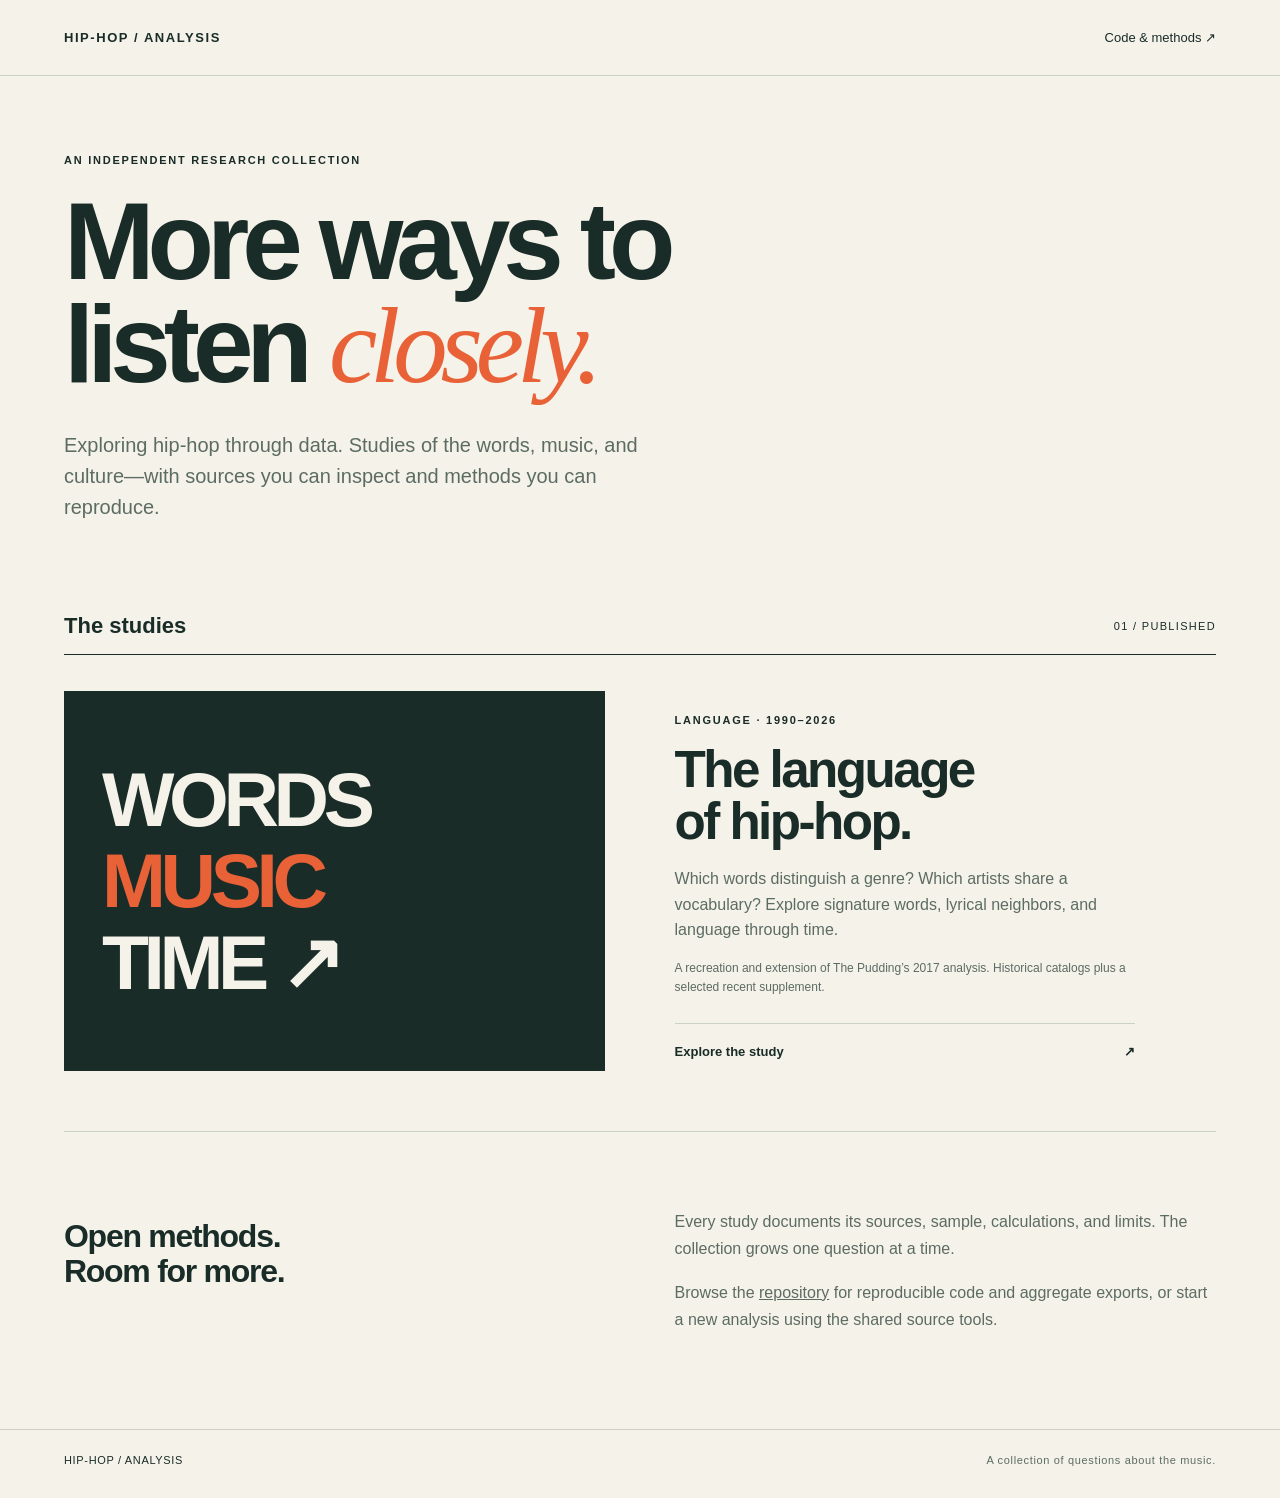
==== web/index.html @ 4801f9d5 "Build hip-hop analysis hub with reproducible vocabulary study" ====
<!doctype html>
<html lang="en">
<head>
  <meta charset="utf-8"><meta name="viewport" content="width=device-width,initial-scale=1">
  <title>Hip-hop / Analysis</title>
  <link rel="stylesheet" href="hub.css">
</head>
<body>
<header><a href="./" class="wordmark">HIP-HOP / ANALYSIS</a><a href="https://github.com/peteryushunli/hiphop_is_dead">Code & methods ↗</a></header>
<main>
  <p class="eyebrow">An independent research collection</p>
  <h1>More ways to<br>listen <em>closely.</em></h1>
  <p class="intro">Exploring hip-hop through data. Studies of the words, music, and culture—with sources you can inspect and methods you can reproduce.</p>
  <section aria-labelledby="studies-title">
    <div class="section-heading"><h2 id="studies-title">The studies</h2><span>01 / Published</span></div>
    <a class="study" href="analyses/language-of-hip-hop/">
      <div class="study-art" aria-hidden="true"><span>WORDS</span><span class="outline">MUSIC</span><span>TIME ↗</span></div>
      <div class="study-copy"><p class="eyebrow">Language · 1990–2026</p><h3>The language<br>of hip-hop.</h3><p>Which words distinguish a genre? Which artists share a vocabulary? Explore signature words, lyrical neighbors, and language through time.</p><p class="study-note">A recreation and extension of The Pudding’s 2017 analysis. Historical catalogs plus a selected recent supplement.</p><span class="cta">Explore the study <span>↗</span></span></div>
    </a>
  </section>
  <section class="about" aria-labelledby="approach-title"><h2 id="approach-title">Open methods.<br>Room for more.</h2><div><p>Every study documents its sources, sample, calculations, and limits. The collection grows one question at a time.</p><p>Browse the <a href="https://github.com/peteryushunli/hiphop_is_dead">repository</a> for reproducible code and aggregate exports, or start a new analysis using the shared source tools.</p></div></section>
</main>
<footer>HIP-HOP / ANALYSIS <span>A collection of questions about the music.</span></footer>
</body>
</html>
---- web/hub.css ----
:root{--paper:#f5f2e9;--ink:#192c28;--muted:#5c6c62;--accent:#e86137;--line:#cbd1c3}*{box-sizing:border-box}body{margin:0;background:var(--paper);color:var(--ink);font-family:Arial,Helvetica,sans-serif}a{color:inherit}header,main,footer{max-width:1320px;margin:auto;padding-left:5vw;padding-right:5vw}header{display:flex;justify-content:space-between;gap:24px;padding-top:30px;padding-bottom:30px;border-bottom:1px solid var(--line);font-size:13px}header a{text-decoration:none}.wordmark{font-weight:800;letter-spacing:.12em}.eyebrow{text-transform:uppercase;font-size:11px;letter-spacing:.16em;font-weight:700}main>.eyebrow{margin-top:78px}h1{font-size:clamp(58px,8.5vw,116px);line-height:.95;letter-spacing:-.065em;margin:24px 0 32px}h1 em{font-family:Georgia,serif;font-weight:400;color:var(--accent)}.intro{font-size:20px;line-height:1.55;max-width:615px;color:var(--muted);margin-bottom:90px}.section-heading{display:flex;align-items:center;justify-content:space-between;border-bottom:1px solid var(--ink);padding-bottom:15px}.section-heading h2{font-size:22px;margin:0}.section-heading span{font-size:11px;text-transform:uppercase;letter-spacing:.12em}.study{display:grid;grid-template-columns:1fr 1fr;gap:6%;text-decoration:none;padding:36px 0 60px;border-bottom:1px solid var(--line)}.study-art{background:var(--ink);color:var(--paper);display:flex;flex-direction:column;justify-content:center;padding:38px;font-size:clamp(40px,6vw,82px);font-weight:900;letter-spacing:-.07em;line-height:1.06;min-height:370px}.study-art .outline{color:var(--accent)}.study-copy{padding:12px 0}.study h3{font-size:clamp(35px,4vw,53px);line-height:1.02;letter-spacing:-.05em;margin:18px 0}.study-copy>p:not(.eyebrow){line-height:1.6;color:var(--muted);max-width:460px}.study-copy .study-note{font-size:12px}.cta{display:flex;justify-content:space-between;max-width:460px;border-top:1px solid var(--line);padding-top:20px;margin-top:26px;font-size:13px;font-weight:700}.study:hover .cta,.study:focus-visible .cta{color:var(--accent)}a:focus-visible{outline:3px solid var(--accent);outline-offset:6px}.about{display:grid;grid-template-columns:1fr 1fr;gap:6%;padding:60px 0 80px}.about h2{font-size:32px;letter-spacing:-.04em;line-height:1.1}.about p{line-height:1.7;color:var(--muted)}footer{border-top:1px solid var(--line);padding-top:24px;padding-bottom:32px;font-size:11px;display:flex;justify-content:space-between;gap:24px;letter-spacing:.06em}footer span{color:var(--muted)}@media(max-width:680px){header,main,footer{padding-left:22px;padding-right:22px}header{font-size:10px}main>.eyebrow{margin-top:55px}.intro{font-size:17px;margin-bottom:60px}.study,.about{grid-template-columns:1fr;gap:20px}.study-art{min-height:300px;font-size:76px}.about{padding:35px 0 55px}.about h2{margin-bottom:0}footer{flex-direction:column;gap:12px}}
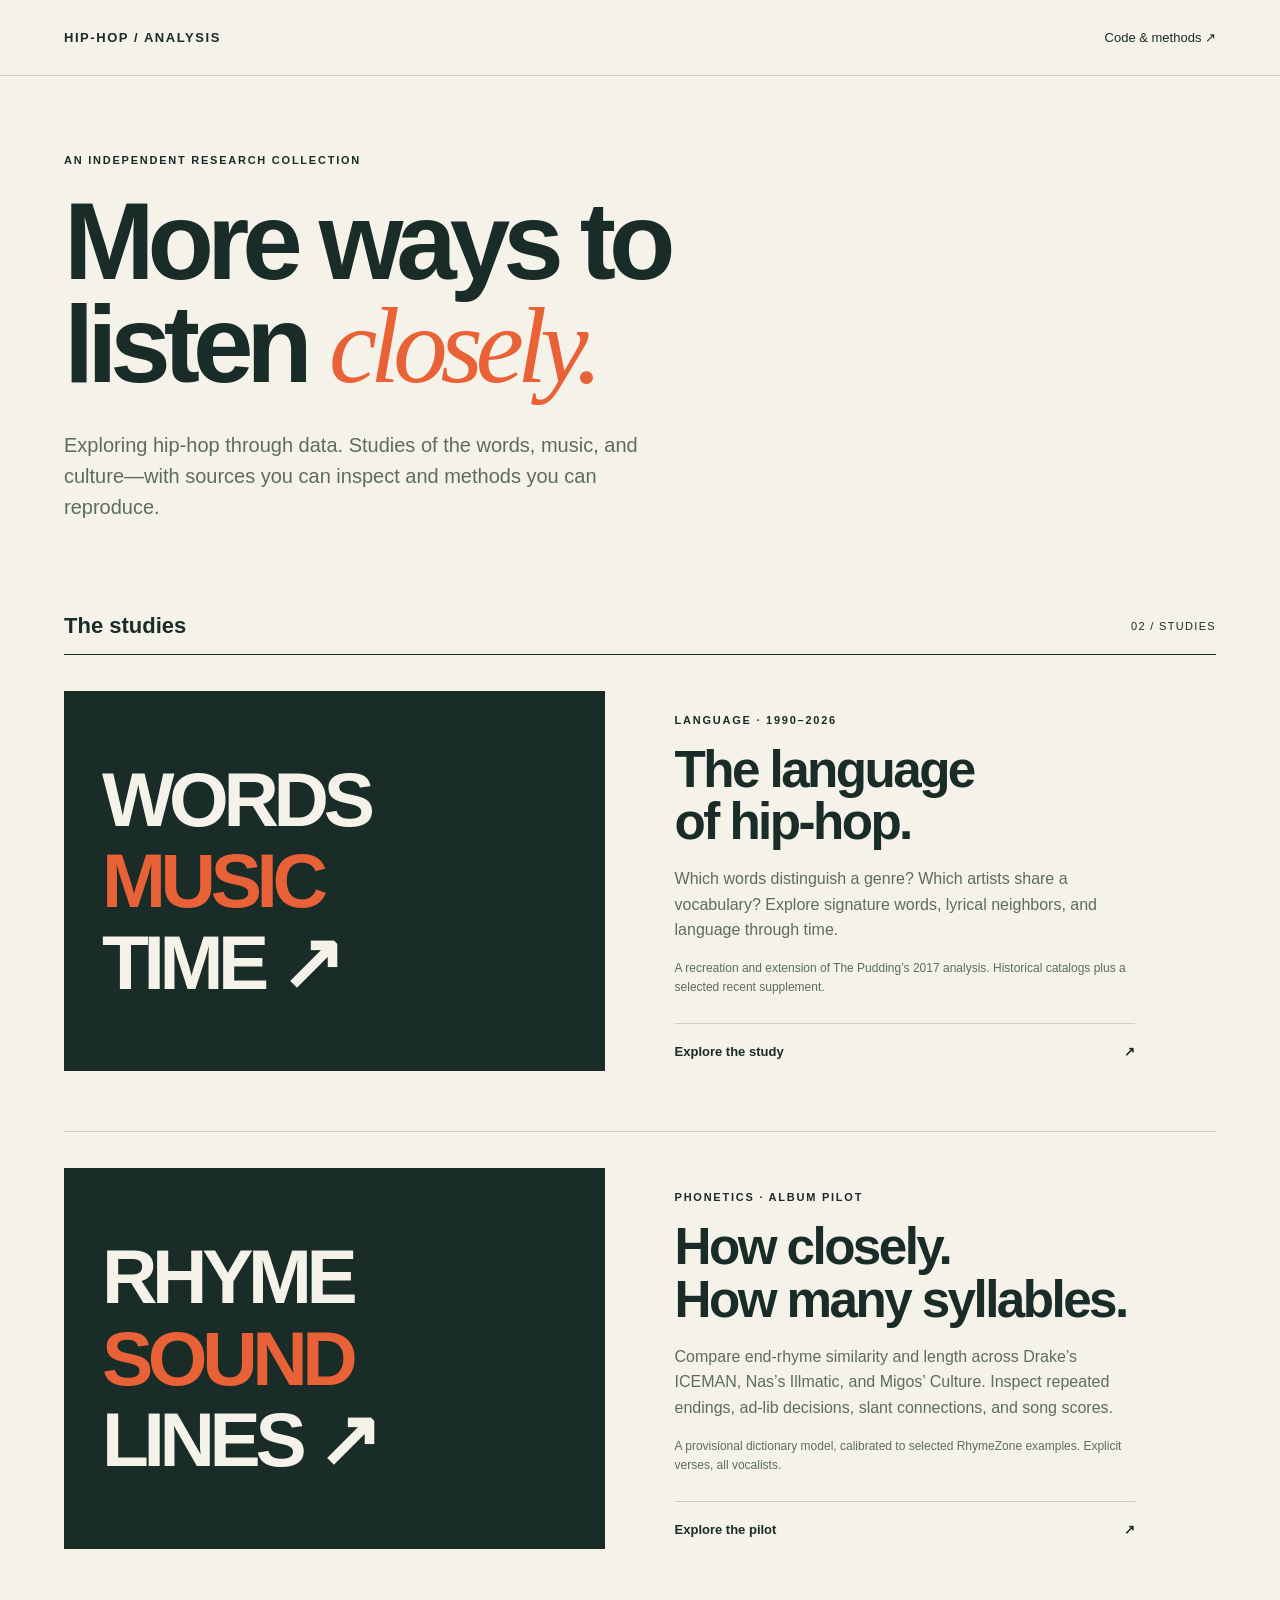
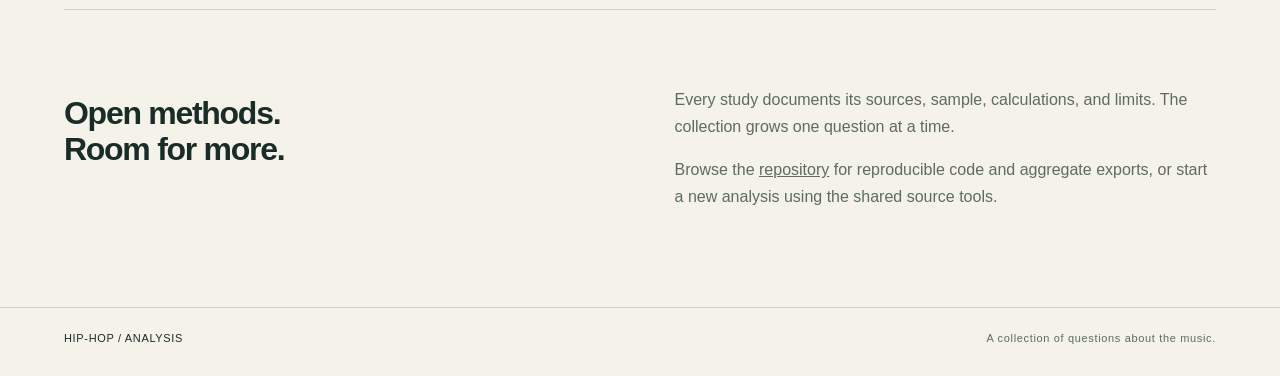
==== commit 9042dfbb: "Add three-album rhyme quality analysis and line inspector" ====
--- a/web/index.html
+++ b/web/index.html
@@ -12,10 +12,14 @@
   <h1>More ways to<br>listen <em>closely.</em></h1>
   <p class="intro">Exploring hip-hop through data. Studies of the words, music, and culture—with sources you can inspect and methods you can reproduce.</p>
   <section aria-labelledby="studies-title">
-    <div class="section-heading"><h2 id="studies-title">The studies</h2><span>01 / Published</span></div>
+    <div class="section-heading"><h2 id="studies-title">The studies</h2><span>02 / Studies</span></div>
     <a class="study" href="analyses/language-of-hip-hop/">
       <div class="study-art" aria-hidden="true"><span>WORDS</span><span class="outline">MUSIC</span><span>TIME ↗</span></div>
       <div class="study-copy"><p class="eyebrow">Language · 1990–2026</p><h3>The language<br>of hip-hop.</h3><p>Which words distinguish a genre? Which artists share a vocabulary? Explore signature words, lyrical neighbors, and language through time.</p><p class="study-note">A recreation and extension of The Pudding’s 2017 analysis. Historical catalogs plus a selected recent supplement.</p><span class="cta">Explore the study <span>↗</span></span></div>
+    </a>
+    <a class="study" href="analyses/rhyme-quality/">
+      <div class="study-art" aria-hidden="true"><span>RHYME</span><span class="outline">SOUND</span><span>LINES ↗</span></div>
+      <div class="study-copy"><p class="eyebrow">Phonetics · Album pilot</p><h3>How closely.<br>How many syllables.</h3><p>Compare end-rhyme similarity and length across Drake’s ICEMAN, Nas’s Illmatic, and Migos’ Culture. Inspect repeated endings, ad-lib decisions, slant connections, and song scores.</p><p class="study-note">A provisional dictionary model, calibrated to selected RhymeZone examples. Explicit verses, all vocalists.</p><span class="cta">Explore the pilot <span>↗</span></span></div>
     </a>
   </section>
   <section class="about" aria-labelledby="approach-title"><h2 id="approach-title">Open methods.<br>Room for more.</h2><div><p>Every study documents its sources, sample, calculations, and limits. The collection grows one question at a time.</p><p>Browse the <a href="https://github.com/peteryushunli/hiphop_is_dead">repository</a> for reproducible code and aggregate exports, or start a new analysis using the shared source tools.</p></div></section>
